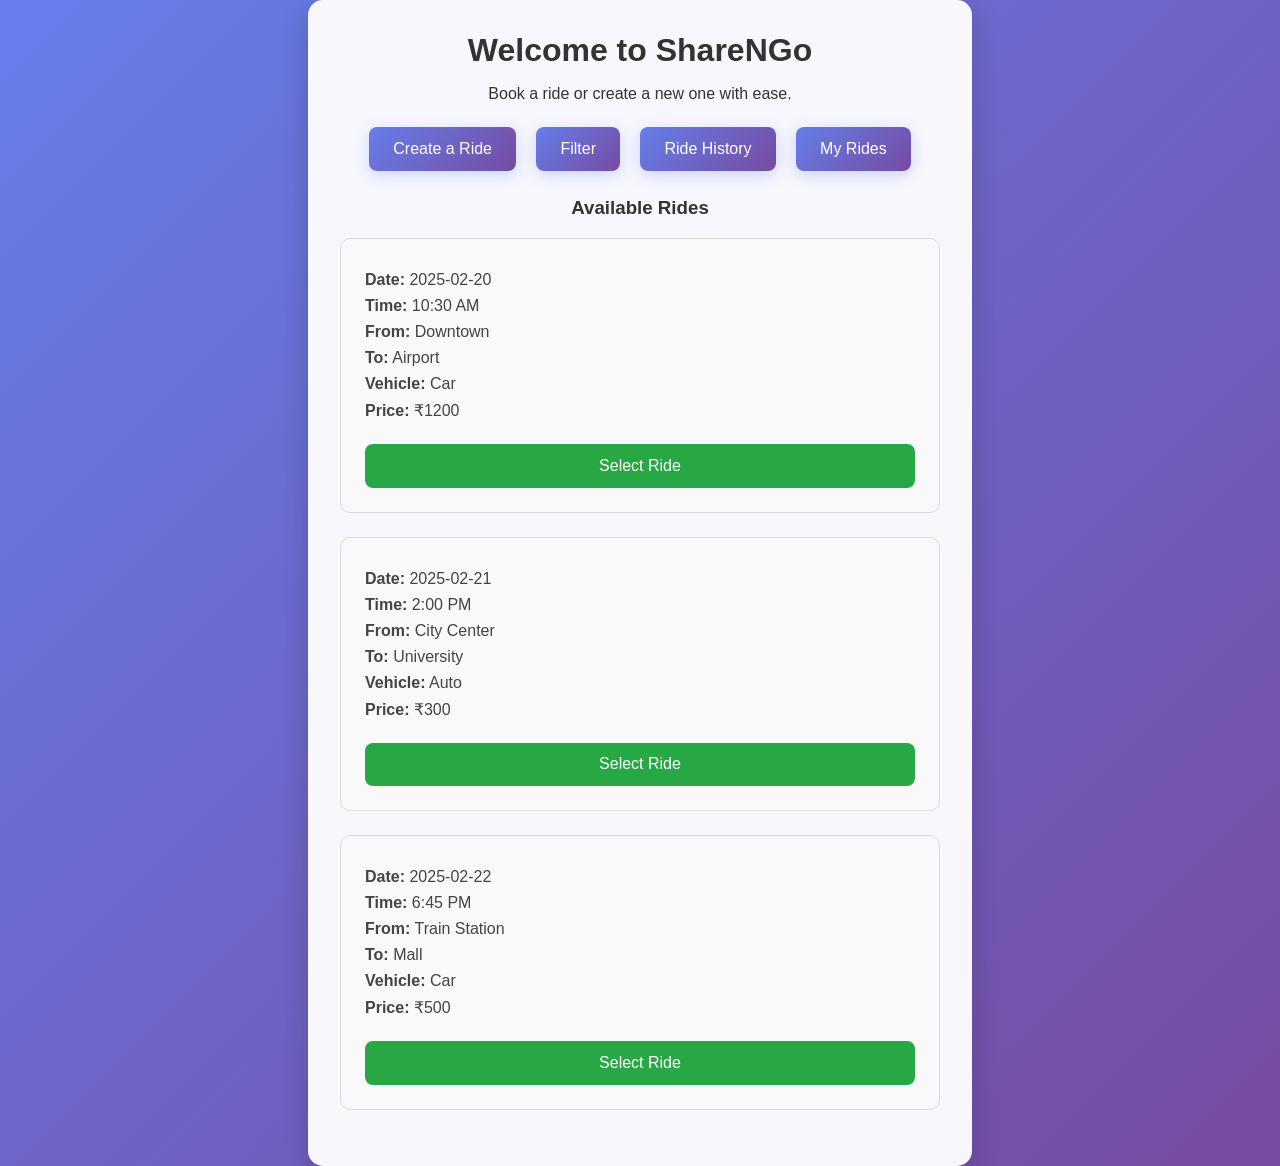
==== index.html @ 28cca19f "first commit" ====
<!DOCTYPE html>
<html lang="en">
<head>
    <meta charset="UTF-8">
    <meta name="viewport" content="width=device-width, initial-scale=1.0">
    <title>ShareNGo - Home</title>
    <style>
        body {
            margin: 0;
            font-family: 'Inter', sans-serif;
            background: linear-gradient(135deg, #667eea, #764ba2);
            color: #333;
            display: flex;
            justify-content: center;
            align-items: center;
            min-height: 100vh;
        }

        .container {
            background: rgba(255, 255, 255, 0.95);
            padding: 2rem;
            border-radius: 15px;
            box-shadow: 0 10px 30px rgba(0, 0, 0, 0.2);
            width: 100%;
            max-width: 600px;
            text-align: center;
        }

        h2 {
            margin: 0 0 1rem;
            color: #333;
            font-size: 2rem;
            font-weight: 700;
        }

        .btn {
            display: inline-block;
            padding: 0.8rem 1.5rem;
            margin: 0.5rem;
            background: linear-gradient(135deg, #667eea, #764ba2);
            color: white;
            border: none;
            border-radius: 8px;
            font-size: 1rem;
            cursor: pointer;
            text-decoration: none;
            box-shadow: 0 4px 15px rgba(102, 126, 234, 0.3);
        }

        .btn:hover {
            transform: translateY(-2px);
            box-shadow: 0 6px 20px rgba(102, 126, 234, 0.4);
        }

        .ride-box {
            background: #f9f9f9;
            padding: 1.5rem;
            border: 1px solid #ddd;
            border-radius: 10px;
            margin-bottom: 1.5rem;
            text-align: left;
            transition: all 0.3s ease;
        }

        .ride-box:hover {
            transform: translateY(-2px);
            box-shadow: 0 4px 15px rgba(0, 0, 0, 0.1);
        }

        .ride-box p {
            margin: 0.5rem 0;
            color: #444;
        }

        .ride-box .select-btn {
            width: 100%;
            margin-top: 1rem;
            background: #28a745;
            color: white;
            border: none;
            padding: 0.8rem;
            border-radius: 8px;
            cursor: pointer;
            font-size: 1rem;
        }

        .ride-box .select-btn:hover {
            background: #218838;
        }
    </style>
</head>
<body>
    <div class="container">
        <h2>Welcome to ShareNGo</h2>
        <p>Book a ride or create a new one with ease.</p>

        <!-- Navigation Buttons -->
        <div>
            <a href="ride_creation.html" class="btn">Create a Ride</a>
            <a href="filter.html" class="btn">Filter</a>
            <a href="ride_history.html" class="btn">Ride History</a>
            <a href="my_rides.html" class="btn">My Rides</a>
        </div>

        <!-- Available Rides Section -->
        <div class="available-rides">
            <h3>Available Rides</h3>

            <!-- Ride 1 -->
            <div class="ride-box">
                <p><strong>Date:</strong> 2025-02-20</p>
                <p><strong>Time:</strong> 10:30 AM</p>
                <p><strong>From:</strong> Downtown</p>
                <p><strong>To:</strong> Airport</p>
                <p><strong>Vehicle:</strong> Car</p>
                <p><strong>Price:</strong> ₹1200</p>
                <button class="select-btn" onclick="selectRide('2025-02-20', '10:30 AM', 'Downtown', 'Airport', 'Car', '1200')">Select Ride</button>
            </div>

            <!-- Ride 2 -->
            <div class="ride-box">
                <p><strong>Date:</strong> 2025-02-21</p>
                <p><strong>Time:</strong> 2:00 PM</p>
                <p><strong>From:</strong> City Center</p>
                <p><strong>To:</strong> University</p>
                <p><strong>Vehicle:</strong> Auto</p>
                <p><strong>Price:</strong> ₹300</p>
                <button class="select-btn" onclick="selectRide('2025-02-21', '2:00 PM', 'City Center', 'University', 'Auto', '300')">Select Ride</button>
            </div>

            <!-- Ride 3 -->
            <div class="ride-box">
                <p><strong>Date:</strong> 2025-02-22</p>
                <p><strong>Time:</strong> 6:45 PM</p>
                <p><strong>From:</strong> Train Station</p>
                <p><strong>To:</strong> Mall</p>
                <p><strong>Vehicle:</strong> Car</p>
                <p><strong>Price:</strong> ₹500</p>
                <button class="select-btn" onclick="selectRide('2025-02-22', '6:45 PM', 'Train Station', 'Mall', 'Car', '500')">Select Ride</button>
            </div>
        </div>
    </div>

    <script>
        function selectRide(date, time, from, to, vehicle, price) {
            let selectedRides = JSON.parse(localStorage.getItem("myRides")) || [];

            let ride = { date, time, from, to, vehicle, price, owner: "Ride Owner" };

            selectedRides.push(ride);

            localStorage.setItem("myRides", JSON.stringify(selectedRides));

            alert("Ride selected successfully!");

            // Redirect to "My Rides"
            window.location.href = "my_rides.html";
        }
    </script>
</body>
</html>
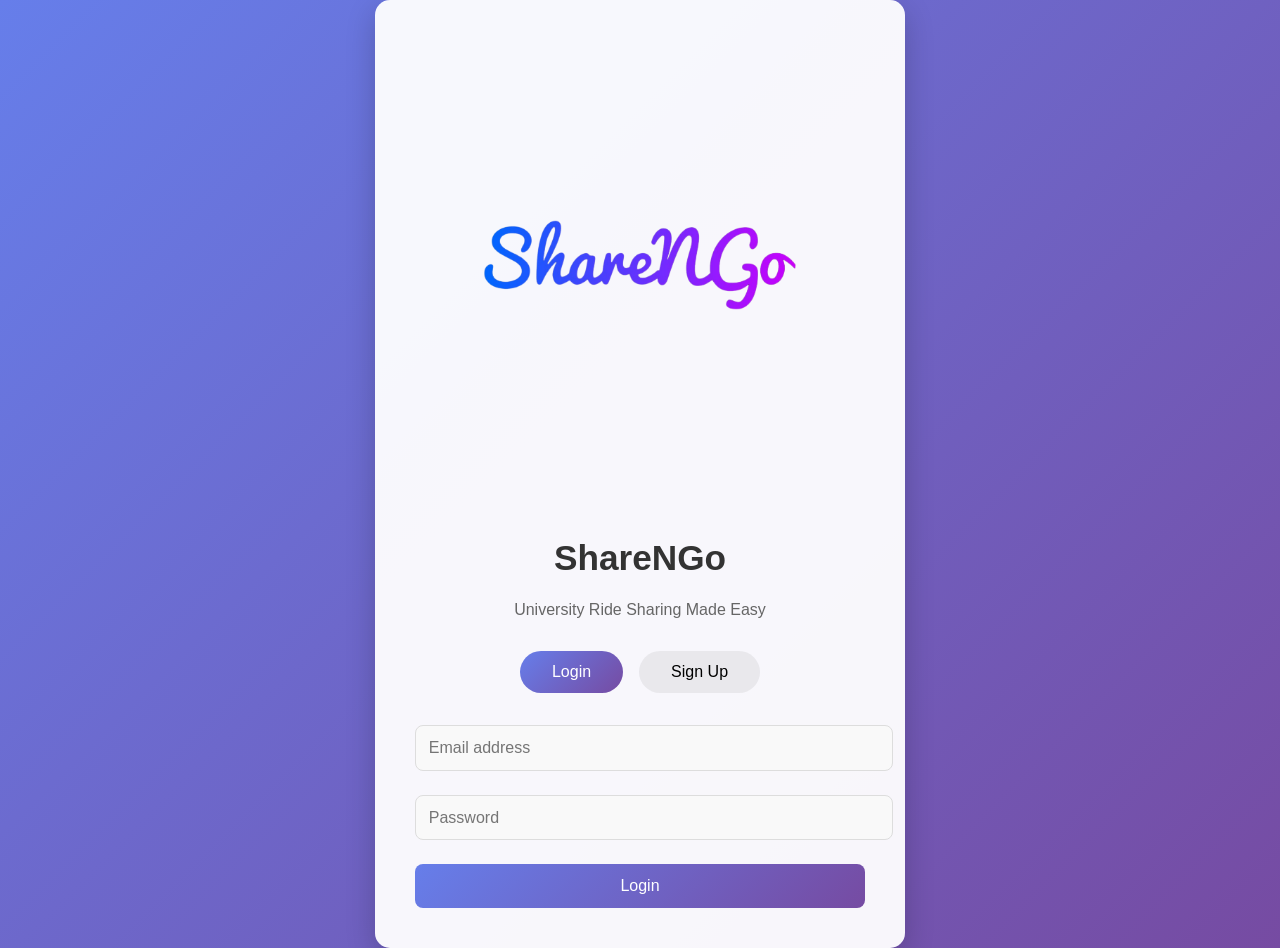
==== commit d29c8097: "Update index.html" ====
--- a/index.html
+++ b/index.html
@@ -4,6 +4,17 @@
     <meta charset="UTF-8">
     <meta name="viewport" content="width=device-width, initial-scale=1.0">
     <title>ShareNGo - Home</title>
+
+    <!-- 🔐 LOGIN CHECK (NEW CODE) -->
+    <script>
+        (function () {
+            const loggedInUser = localStorage.getItem("loggedInUser");
+            if (!loggedInUser) {
+                window.location.replace("authentication.html");
+            }
+        })();
+    </script>
+
     <style>
         body {
             margin: 0;
@@ -59,17 +70,6 @@
             border-radius: 10px;
             margin-bottom: 1.5rem;
             text-align: left;
-            transition: all 0.3s ease;
-        }
-
-        .ride-box:hover {
-            transform: translateY(-2px);
-            box-shadow: 0 4px 15px rgba(0, 0, 0, 0.1);
-        }
-
-        .ride-box p {
-            margin: 0.5rem 0;
-            color: #444;
         }
 
         .ride-box .select-btn {
@@ -81,7 +81,6 @@
             padding: 0.8rem;
             border-radius: 8px;
             cursor: pointer;
-            font-size: 1rem;
         }
 
         .ride-box .select-btn:hover {
@@ -89,6 +88,7 @@
         }
     </style>
 </head>
+
 <body>
     <div class="container">
         <h2>Welcome to ShareNGo</h2>
@@ -100,13 +100,13 @@
             <a href="filter.html" class="btn">Filter</a>
             <a href="ride_history.html" class="btn">Ride History</a>
             <a href="my_rides.html" class="btn">My Rides</a>
+            <button class="btn" onclick="logout()">Logout</button>
         </div>
 
-        <!-- Available Rides Section -->
+        <!-- Available Rides -->
         <div class="available-rides">
             <h3>Available Rides</h3>
 
-            <!-- Ride 1 -->
             <div class="ride-box">
                 <p><strong>Date:</strong> 2025-02-20</p>
                 <p><strong>Time:</strong> 10:30 AM</p>
@@ -116,45 +116,21 @@
                 <p><strong>Price:</strong> ₹1200</p>
                 <button class="select-btn" onclick="selectRide('2025-02-20', '10:30 AM', 'Downtown', 'Airport', 'Car', '1200')">Select Ride</button>
             </div>
-
-            <!-- Ride 2 -->
-            <div class="ride-box">
-                <p><strong>Date:</strong> 2025-02-21</p>
-                <p><strong>Time:</strong> 2:00 PM</p>
-                <p><strong>From:</strong> City Center</p>
-                <p><strong>To:</strong> University</p>
-                <p><strong>Vehicle:</strong> Auto</p>
-                <p><strong>Price:</strong> ₹300</p>
-                <button class="select-btn" onclick="selectRide('2025-02-21', '2:00 PM', 'City Center', 'University', 'Auto', '300')">Select Ride</button>
-            </div>
-
-            <!-- Ride 3 -->
-            <div class="ride-box">
-                <p><strong>Date:</strong> 2025-02-22</p>
-                <p><strong>Time:</strong> 6:45 PM</p>
-                <p><strong>From:</strong> Train Station</p>
-                <p><strong>To:</strong> Mall</p>
-                <p><strong>Vehicle:</strong> Car</p>
-                <p><strong>Price:</strong> ₹500</p>
-                <button class="select-btn" onclick="selectRide('2025-02-22', '6:45 PM', 'Train Station', 'Mall', 'Car', '500')">Select Ride</button>
-            </div>
         </div>
     </div>
 
     <script>
         function selectRide(date, time, from, to, vehicle, price) {
             let selectedRides = JSON.parse(localStorage.getItem("myRides")) || [];
+            selectedRides.push({ date, time, from, to, vehicle, price });
+            localStorage.setItem("myRides", JSON.stringify(selectedRides));
+            alert("Ride selected successfully!");
+            window.location.href = "my_rides.html";
+        }
 
-            let ride = { date, time, from, to, vehicle, price, owner: "Ride Owner" };
-
-            selectedRides.push(ride);
-
-            localStorage.setItem("myRides", JSON.stringify(selectedRides));
-
-            alert("Ride selected successfully!");
-
-            // Redirect to "My Rides"
-            window.location.href = "my_rides.html";
+        function logout() {
+            localStorage.removeItem("loggedInUser");
+            window.location.replace("authentication.html");
         }
     </script>
 </body>
